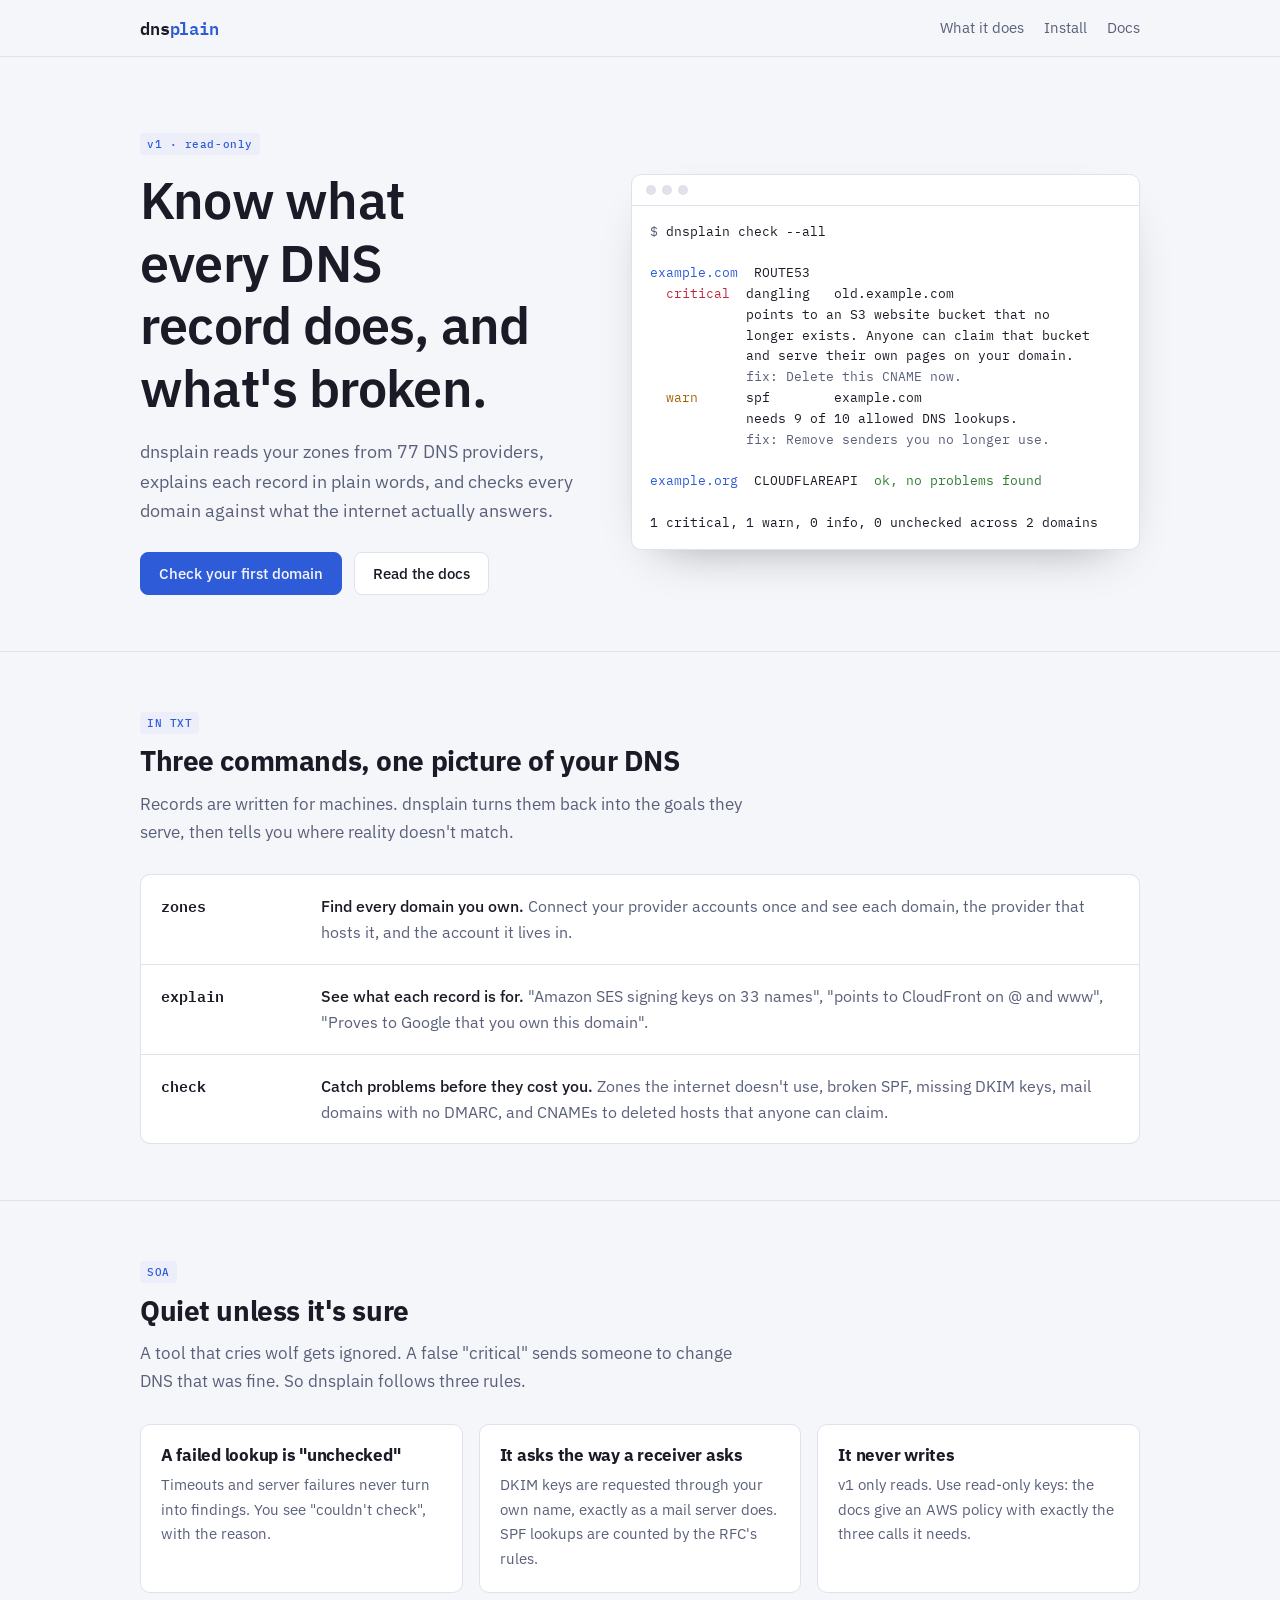
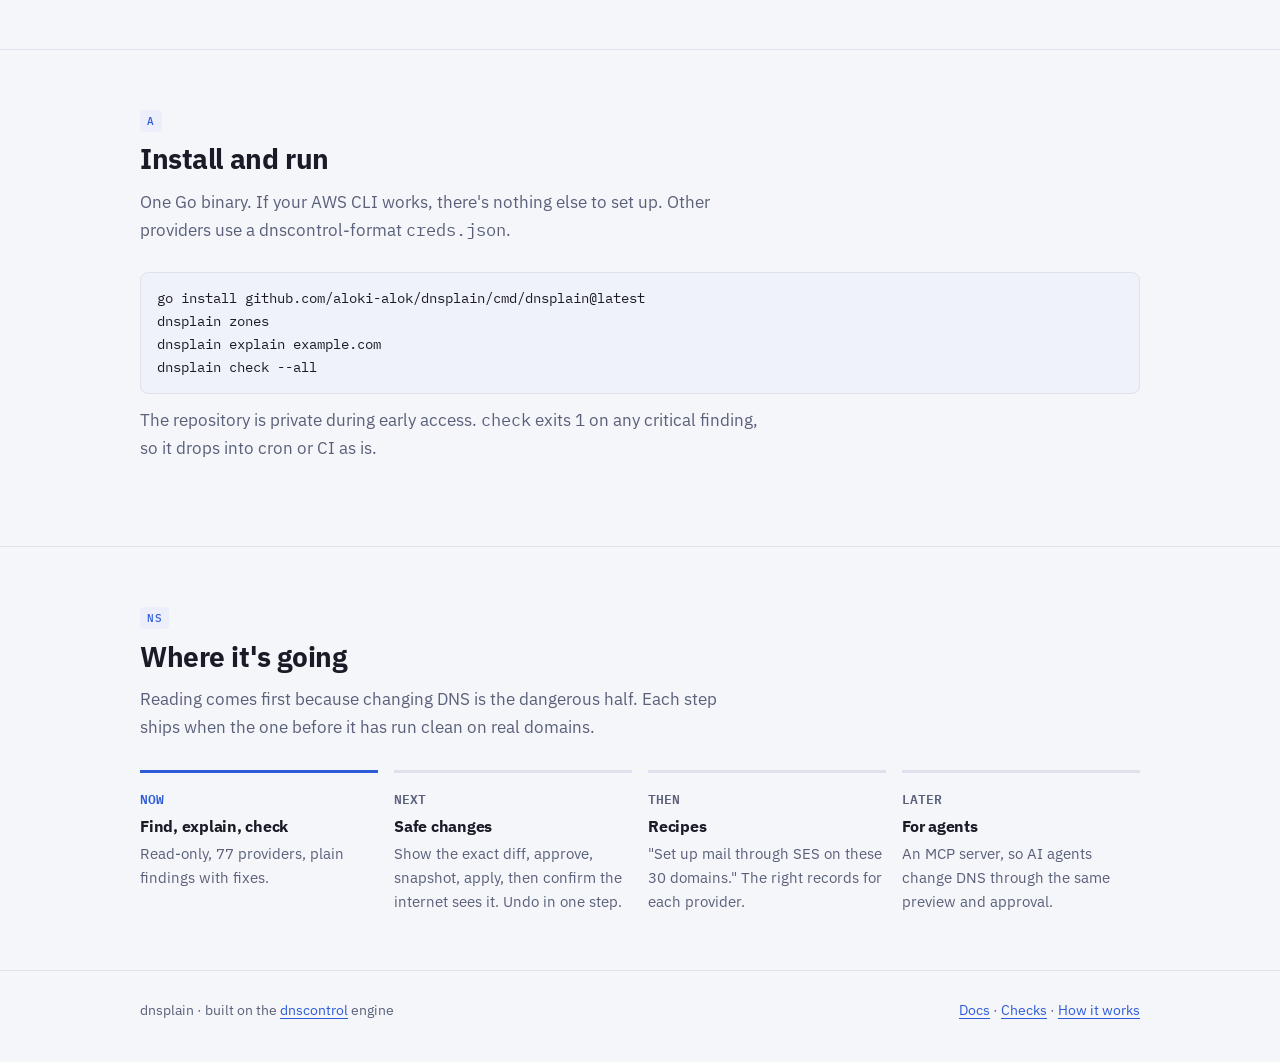
==== index.html @ 355443c9 "Publish site and docs from dnsplain docs/" ====
<!doctype html>
<html lang="en">
<head>
<meta charset="utf-8">
<meta name="viewport" content="width=device-width, initial-scale=1, viewport-fit=cover">
<title>dnsplain</title>
<meta name="description" content="Find every domain you own, see what each DNS record is for, and catch problems before mail lands in spam or a subdomain gets taken over.">
<link rel="preconnect" href="https://fonts.googleapis.com">
<link rel="preconnect" href="https://fonts.gstatic.com" crossorigin>
<link rel="stylesheet" href="https://fonts.googleapis.com/css2?family=IBM+Plex+Mono:wght@400;500;600&family=IBM+Plex+Sans:wght@400;500;600&display=swap">
<link rel="stylesheet" href="style.css">
</head>
<body>
<header class="top"><div class="wrap">
  <a class="brand" href="./">dns<span>plain</span></a>
  <nav class="links">
    <a href="#what">What it does</a>
    <a href="#install">Install</a>
    <a href="docs/">Docs</a>
  </nav>
</div></header>

<main>
<div class="wrap hero">
  <div>
    <span class="rt">v1 · read-only</span>
    <h1>Know what every DNS record does, and what's broken.</h1>
    <p>dnsplain reads your zones from 77 DNS providers, explains each record in plain words, and checks every domain against what the internet actually answers.</p>
    <div class="cta">
      <a class="btn primary" href="docs/tutorial-first-check.html">Check your first domain</a>
      <a class="btn" href="docs/">Read the docs</a>
    </div>
  </div>
  <div class="term" aria-label="Example output of dnsplain check">
    <div class="bar"><i></i><i></i><i></i></div>
<pre><span class="t-dim">$</span> dnsplain check --all

<span class="t-acc">example.com</span>  ROUTE53
  <span class="t-bad">critical</span>  dangling   old.example.com
            points to an S3 website bucket that no
            longer exists. Anyone can claim that bucket
            and serve their own pages on your domain.
            <span class="t-dim">fix: Delete this CNAME now.</span>
  <span class="t-warn">warn</span>      spf        example.com
            needs 9 of 10 allowed DNS lookups.
            <span class="t-dim">fix: Remove senders you no longer use.</span>

<span class="t-acc">example.org</span>  CLOUDFLAREAPI  <span class="t-ok">ok, no problems found</span>

1 critical, 1 warn, 0 info, 0 unchecked across 2 domains</pre>
  </div>
</div>

<section class="band" id="what"><div class="wrap">
  <span class="rt">IN TXT</span>
  <h2>Three commands, one picture of your DNS</h2>
  <p class="lede">Records are written for machines. dnsplain turns them back into the goals they serve, then tells you where reality doesn't match.</p>
  <div class="rows">
    <div class="row"><b>zones</b><p><strong>Find every domain you own.</strong> Connect your provider accounts once and see each domain, the provider that hosts it, and the account it lives in.</p></div>
    <div class="row"><b>explain</b><p><strong>See what each record is for.</strong> "Amazon SES signing keys on 33 names", "points to CloudFront on @ and www", "Proves to Google that you own this domain".</p></div>
    <div class="row"><b>check</b><p><strong>Catch problems before they cost you.</strong> Zones the internet doesn't use, broken SPF, missing DKIM keys, mail domains with no DMARC, and CNAMEs to deleted hosts that anyone can claim.</p></div>
  </div>
</div></section>

<section class="band"><div class="wrap">
  <span class="rt">SOA</span>
  <h2>Quiet unless it's sure</h2>
  <p class="lede">A tool that cries wolf gets ignored. A false "critical" sends someone to change DNS that was fine. So dnsplain follows three rules.</p>
  <div class="grid3">
    <div class="card"><h3>A failed lookup is "unchecked"</h3><p>Timeouts and server failures never turn into findings. You see "couldn't check", with the reason.</p></div>
    <div class="card"><h3>It asks the way a receiver asks</h3><p>DKIM keys are requested through your own name, exactly as a mail server does. SPF lookups are counted by the RFC's rules.</p></div>
    <div class="card"><h3>It never writes</h3><p>v1 only reads. Use read-only keys: the docs give an AWS policy with exactly the three calls it needs.</p></div>
  </div>
</div></section>

<section class="band install" id="install"><div class="wrap">
  <span class="rt">A</span>
  <h2>Install and run</h2>
  <p class="lede">One Go binary. If your AWS CLI works, there's nothing else to set up. Other providers use a dnscontrol-format <code>creds.json</code>.</p>
<pre>go install github.com/aloki-alok/dnsplain/cmd/dnsplain@latest
dnsplain zones
dnsplain explain example.com
dnsplain check --all</pre>
  <p class="lede">The repository is private during early access. <code>check</code> exits <code>1</code> on any critical finding, so it drops into cron or CI as is.</p>
</div></section>

<section class="band"><div class="wrap">
  <span class="rt">NS</span>
  <h2>Where it's going</h2>
  <p class="lede">Reading comes first because changing DNS is the dangerous half. Each step ships when the one before it has run clean on real domains.</p>
  <div class="roadmap">
    <div class="step now"><b>NOW</b><h3>Find, explain, check</h3><p>Read-only, 77 providers, plain findings with fixes.</p></div>
    <div class="step"><b>NEXT</b><h3>Safe changes</h3><p>Show the exact diff, approve, snapshot, apply, then confirm the internet sees it. Undo in one step.</p></div>
    <div class="step"><b>THEN</b><h3>Recipes</h3><p>"Set up mail through SES on these 30 domains." The right records for each provider.</p></div>
    <div class="step"><b>LATER</b><h3>For agents</h3><p>An MCP server, so AI agents change DNS through the same preview and approval.</p></div>
  </div>
</div></section>
</main>

<footer class="bottom"><div class="wrap">
  <span>dnsplain · built on the <a href="https://github.com/DNSControl/dnscontrol">dnscontrol</a> engine</span>
  <span><a href="docs/">Docs</a> · <a href="docs/reference/checks.html">Checks</a> · <a href="docs/explanation/how-dnsplain-works.html">How it works</a></span>
</div></footer>
</body>
</html>
---- style.css ----
/* dnsplain site. Layout: a zone file you can read. Record-type chips label sections; the hero is a real check transcript. */
:root {
  --bg: #f5f6fa; --panel: #ffffff; --ink: #1a1b26; --muted: #5a607a; --rule: #dfe2ec;
  --accent: #2e5bd8; --ok: #2f7d32; --warn: #a3620a; --bad: #c0283d; --chip: #eceffa; --code: #f0f2f9;
  --sans: "IBM Plex Sans", -apple-system, "Segoe UI", sans-serif;
  --mono: "IBM Plex Mono", ui-monospace, Menlo, monospace;
}
@media (prefers-color-scheme: dark) { :root {
  --bg: #16161e; --panel: #1a1b26; --ink: #c0caf5; --muted: #7f87ac; --rule: #2a2e42;
  --accent: #7aa2f7; --ok: #9ece6a; --warn: #e0af68; --bad: #f7768e; --chip: #24283b; --code: #1f2335;
  color-scheme: dark; } }
* { box-sizing: border-box; }
html { -webkit-text-size-adjust: 100%; }
body { margin: 0; background: var(--bg); color: var(--ink); font: 16px/1.65 var(--sans); }
a { color: var(--accent); text-underline-offset: 3px; }
a:focus-visible, button:focus-visible { outline: 2px solid var(--accent); outline-offset: 2px; }
.wrap { max-width: 1040px; margin: 0 auto; padding-left: max(20px, env(safe-area-inset-left)); padding-right: max(20px, env(safe-area-inset-right)); }

header.top { border-bottom: 1px solid var(--rule); background: var(--bg); position: sticky; top: 0; z-index: 5; }
header.top .wrap { display: flex; align-items: center; gap: 24px; height: 56px; }
.brand { font: 600 17px var(--mono); color: var(--ink); text-decoration: none; letter-spacing: -0.01em; }
.brand span { color: var(--accent); }
nav.links { display: flex; gap: 20px; margin-left: auto; font-size: 14.5px; flex-wrap: wrap; }
nav.links a { color: var(--muted); text-decoration: none; }
nav.links a:hover, nav.links a[aria-current] { color: var(--ink); }

.rt { font: 500 11px/1 var(--mono); padding: 4px 7px; border-radius: 4px; background: var(--chip); color: var(--accent); letter-spacing: .05em; }
h1, h2, h3 { text-wrap: balance; letter-spacing: -0.015em; line-height: 1.2; }
code, pre { font-family: var(--mono); }

/* landing */
.hero { padding-block: 72px 56px; display: grid; grid-template-columns: 1fr 1.15fr; gap: 48px; align-items: center; }
.hero h1 { font-size: clamp(34px, 5vw, 52px); margin: 14px 0 18px; font-weight: 600; }
.hero p { color: var(--muted); font-size: 18px; max-width: 46ch; margin: 0 0 26px; }
.cta { display: flex; gap: 12px; flex-wrap: wrap; }
.btn { font: 500 15px var(--sans); padding: 11px 18px; border-radius: 8px; text-decoration: none; border: 1px solid var(--rule); color: var(--ink); background: var(--panel); }
.btn.primary { background: var(--accent); border-color: var(--accent); color: var(--bg); }
.term { background: var(--panel); border: 1px solid var(--rule); border-radius: 10px; overflow: hidden; min-width: 0; box-shadow: 0 20px 50px -30px rgba(0,0,0,.45); }
.term .bar { display: flex; gap: 6px; padding: 10px 14px; border-bottom: 1px solid var(--rule); }
.term .bar i { width: 10px; height: 10px; border-radius: 50%; background: var(--rule); }
.term pre { margin: 0; padding: 16px 18px; font-size: 13px; line-height: 1.6; overflow-x: auto; }
.t-dim { color: var(--muted); } .t-ok { color: var(--ok); } .t-warn { color: var(--warn); } .t-bad { color: var(--bad); } .t-acc { color: var(--accent); }

section.band { padding-block: 56px; border-top: 1px solid var(--rule); }
section.band h2 { font-size: 28px; margin: 10px 0 12px; }
section.band > .wrap > p.lede { color: var(--muted); max-width: 62ch; margin: 0 0 28px; font-size: 17px; }
.rows { display: grid; gap: 1px; background: var(--rule); border: 1px solid var(--rule); border-radius: 10px; overflow: hidden; }
.row { background: var(--panel); display: grid; grid-template-columns: 140px 1fr; gap: 20px; padding: 18px 20px; align-items: baseline; }
.row b { font: 600 15px var(--mono); }
.row p { margin: 0; color: var(--muted); }
.row p strong { color: var(--ink); font-weight: 500; }
.grid3 { display: grid; grid-template-columns: repeat(3, 1fr); gap: 16px; }
.card { background: var(--panel); border: 1px solid var(--rule); border-radius: 10px; padding: 20px; display: grid; gap: 8px; align-content: start; }
.card h3 { margin: 0; font-size: 17px; }
.card p { margin: 0; color: var(--muted); font-size: 15px; }
.install pre { background: var(--code); border: 1px solid var(--rule); border-radius: 8px; padding: 14px 16px; overflow-x: auto; margin: 0 0 12px; font-size: 14px; }
.roadmap { display: grid; grid-template-columns: repeat(4, 1fr); gap: 16px; }
.step { border-top: 3px solid var(--rule); padding-top: 12px; }
.step.now { border-color: var(--accent); }
.step b { font: 600 13px var(--mono); color: var(--muted); }
.step.now b { color: var(--accent); }
.step h3 { margin: 6px 0 6px; font-size: 16px; }
.step p { margin: 0; color: var(--muted); font-size: 14.5px; }

footer.bottom { border-top: 1px solid var(--rule); padding-block: 28px 40px; color: var(--muted); font-size: 14px; }
footer.bottom .wrap { display: flex; gap: 20px; flex-wrap: wrap; justify-content: space-between; }

/* docs */
.docs { display: grid; grid-template-columns: 220px minmax(0, 1fr); gap: 48px; padding-block: 40px 72px; }
.docs aside { position: sticky; top: 76px; align-self: start; font-size: 14.5px; }
.docs aside h4 { font: 500 11px var(--mono); color: var(--muted); text-transform: uppercase; letter-spacing: .08em; margin: 18px 0 6px; }
.docs aside h4:first-child { margin-top: 0; }
.docs aside a { display: block; color: var(--muted); text-decoration: none; padding: 3px 0; }
.docs aside a:hover, .docs aside a[aria-current] { color: var(--ink); }
.prose { min-width: 0; max-width: 74ch; }
.prose h1 { font-size: 34px; margin: 0 0 18px; }
.prose h2 { font-size: 22px; margin: 36px 0 10px; }
.prose h3 { font-size: 18px; margin: 28px 0 8px; }
.prose p, .prose li { color: var(--ink); }
.prose code { font-size: .88em; background: var(--code); padding: 1px 5px; border-radius: 4px; }
.prose pre { background: var(--code); border: 1px solid var(--rule); border-radius: 8px; padding: 14px 16px; overflow-x: auto; font-size: 13.5px; line-height: 1.55; }
.prose pre code { background: none; padding: 0; font-size: inherit; }
.prose table { border-collapse: collapse; width: 100%; font-size: 14.5px; display: block; overflow-x: auto; }
.prose th, .prose td { text-align: left; vertical-align: top; padding: 8px 12px; border-bottom: 1px solid var(--rule); }
.prose th { font: 500 12px var(--mono); color: var(--muted); text-transform: uppercase; letter-spacing: .04em; }
.prose blockquote { margin: 0; padding-left: 14px; border-left: 3px solid var(--rule); color: var(--muted); }

@media (max-width: 860px) {
  .hero { grid-template-columns: 1fr; padding-block: 48px 40px; }
  .grid3, .roadmap { grid-template-columns: 1fr 1fr; }
  .docs { grid-template-columns: 1fr; gap: 24px; }
  .docs aside { position: static; border-bottom: 1px solid var(--rule); padding-bottom: 16px; }
  .row { grid-template-columns: 1fr; gap: 4px; }
}
@media (max-width: 540px) { .grid3, .roadmap { grid-template-columns: 1fr; } nav.links { gap: 14px; } }
@media (prefers-reduced-motion: no-preference) { html { scroll-behavior: smooth; } }
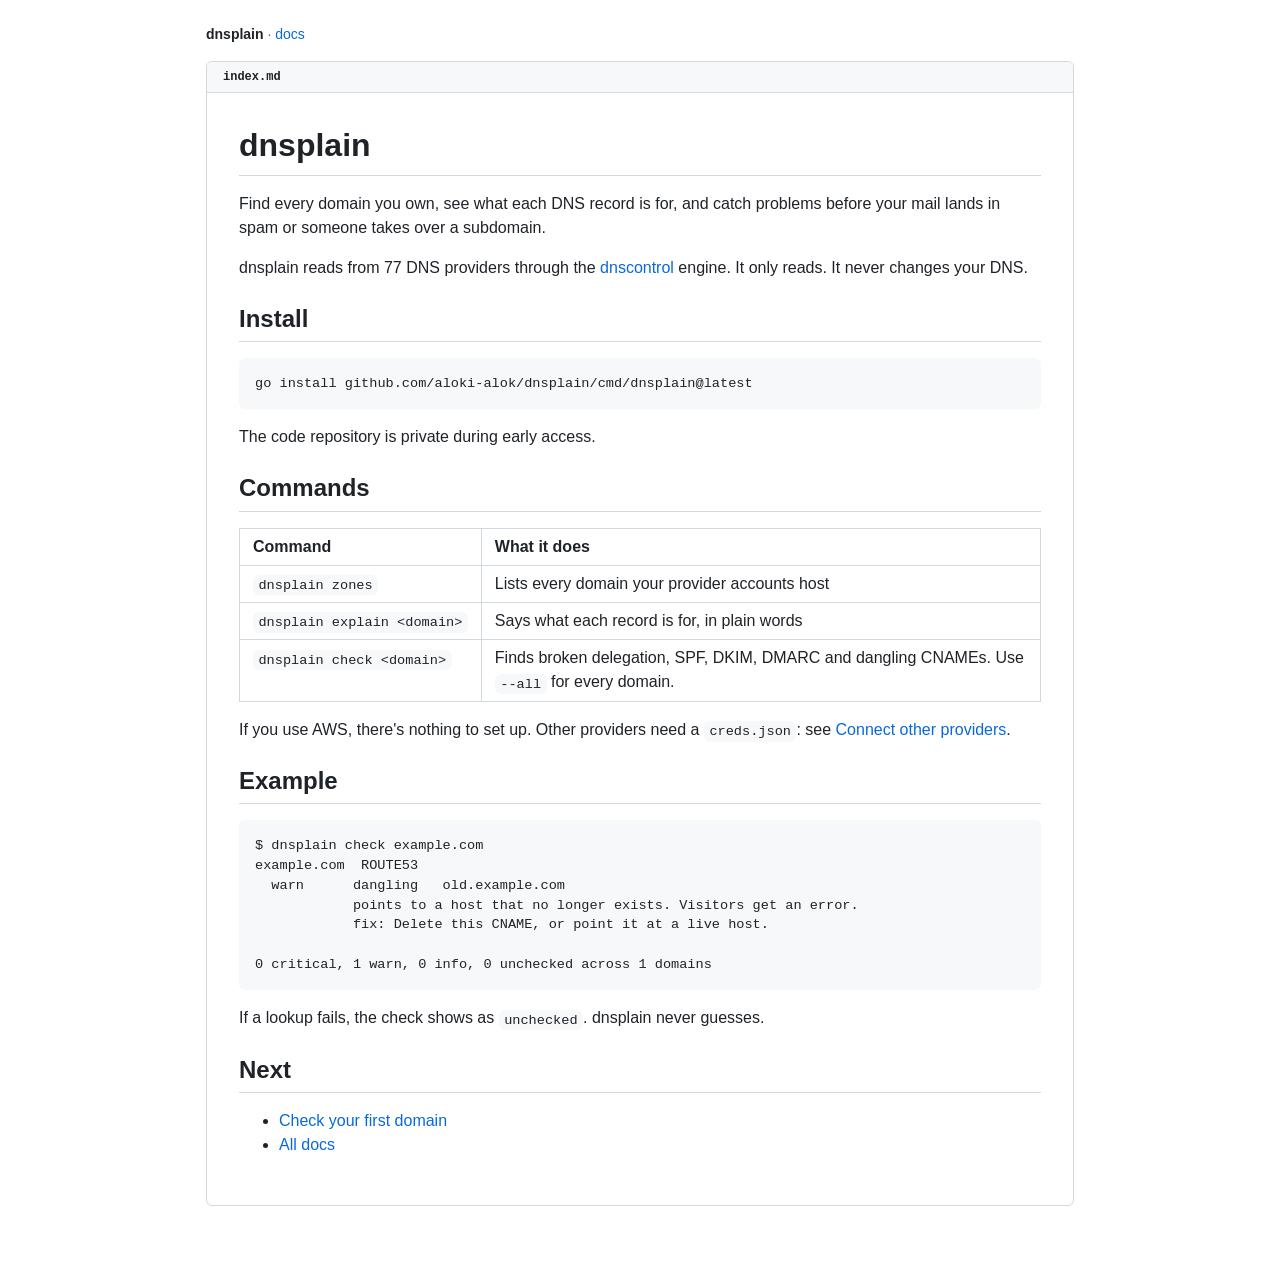
==== commit 5aca1091: "Publish site from dnsplain 51d2249" ====
--- a/index.html
+++ b/index.html
@@ -3,103 +3,71 @@
 <head>
 <meta charset="utf-8">
 <meta name="viewport" content="width=device-width, initial-scale=1, viewport-fit=cover">
-<title>dnsplain</title>
-<meta name="description" content="Find every domain you own, see what each DNS record is for, and catch problems before mail lands in spam or a subdomain gets taken over.">
-<link rel="preconnect" href="https://fonts.googleapis.com">
-<link rel="preconnect" href="https://fonts.gstatic.com" crossorigin>
-<link rel="stylesheet" href="https://fonts.googleapis.com/css2?family=IBM+Plex+Mono:wght@400;500;600&family=IBM+Plex+Sans:wght@400;500;600&display=swap">
-<link rel="stylesheet" href="style.css">
+<title>dnsplain · dnsplain</title>
+<link rel="stylesheet" href="./style.css">
 </head>
 <body>
-<header class="top"><div class="wrap">
-  <a class="brand" href="./">dns<span>plain</span></a>
-  <nav class="links">
-    <a href="#what">What it does</a>
-    <a href="#install">Install</a>
-    <a href="docs/">Docs</a>
-  </nav>
-</div></header>
+<div class="wrap">
+  <nav><a href="./"><b>dnsplain</b></a> · <a href="./docs/">docs</a></nav>
+  <article>
+    <div class="file">index.md</div>
+    <div class="md">
+<h1 id="dnsplain">dnsplain</h1>
+<p>Find every domain you own, see what each DNS record is for, and catch
+problems before your mail lands in spam or someone takes over a
+subdomain.</p>
+<p>dnsplain reads from 77 DNS providers through the <a
+href="https://github.com/DNSControl/dnscontrol">dnscontrol</a> engine.
+It only reads. It never changes your DNS.</p>
+<h2 id="install">Install</h2>
+<div class="sourceCode" id="cb1"><pre class="sourceCode sh"><code class="sourceCode bash"><span id="cb1-1"><a href="#cb1-1" aria-hidden="true" tabindex="-1"></a><span class="ex">go</span> install github.com/aloki-alok/dnsplain/cmd/dnsplain@latest</span></code></pre></div>
+<p>The code repository is private during early access.</p>
+<h2 id="commands">Commands</h2>
+<table>
+<thead>
+<tr>
+<th>Command</th>
+<th>What it does</th>
+</tr>
+</thead>
+<tbody>
+<tr>
+<td><code>dnsplain zones</code></td>
+<td>Lists every domain your provider accounts host</td>
+</tr>
+<tr>
+<td><code>dnsplain explain &lt;domain&gt;</code></td>
+<td>Says what each record is for, in plain words</td>
+</tr>
+<tr>
+<td><code>dnsplain check &lt;domain&gt;</code></td>
+<td>Finds broken delegation, SPF, DKIM, DMARC and dangling CNAMEs. Use
+<code>--all</code> for every domain.</td>
+</tr>
+</tbody>
+</table>
+<p>If you use AWS, there's nothing to set up. Other providers need a
+<code>creds.json</code>: see <a
+href="docs/how-to/connect-other-providers.html">Connect other
+providers</a>.</p>
+<h2 id="example">Example</h2>
+<pre><code>$ dnsplain check example.com
+example.com  ROUTE53
+  warn      dangling   old.example.com
+            points to a host that no longer exists. Visitors get an error.
+            fix: Delete this CNAME, or point it at a live host.
 
-<main>
-<div class="wrap hero">
-  <div>
-    <span class="rt">v1 · read-only</span>
-    <h1>Know what every DNS record does, and what's broken.</h1>
-    <p>dnsplain reads your zones from 77 DNS providers, explains each record in plain words, and checks every domain against what the internet actually answers.</p>
-    <div class="cta">
-      <a class="btn primary" href="docs/tutorial-first-check.html">Check your first domain</a>
-      <a class="btn" href="docs/">Read the docs</a>
+0 critical, 1 warn, 0 info, 0 unchecked across 1 domains</code></pre>
+<p>If a lookup fails, the check shows as <code>unchecked</code>.
+dnsplain never guesses.</p>
+<h2 id="next">Next</h2>
+<ul>
+<li><a href="docs/tutorial-first-check.html">Check your first
+domain</a></li>
+<li><a href="docs/index.html">All docs</a></li>
+</ul>
     </div>
-  </div>
-  <div class="term" aria-label="Example output of dnsplain check">
-    <div class="bar"><i></i><i></i><i></i></div>
-<pre><span class="t-dim">$</span> dnsplain check --all
-
-<span class="t-acc">example.com</span>  ROUTE53
-  <span class="t-bad">critical</span>  dangling   old.example.com
-            points to an S3 website bucket that no
-            longer exists. Anyone can claim that bucket
-            and serve their own pages on your domain.
-            <span class="t-dim">fix: Delete this CNAME now.</span>
-  <span class="t-warn">warn</span>      spf        example.com
-            needs 9 of 10 allowed DNS lookups.
-            <span class="t-dim">fix: Remove senders you no longer use.</span>
-
-<span class="t-acc">example.org</span>  CLOUDFLAREAPI  <span class="t-ok">ok, no problems found</span>
-
-1 critical, 1 warn, 0 info, 0 unchecked across 2 domains</pre>
-  </div>
+  </article>
 </div>
-
-<section class="band" id="what"><div class="wrap">
-  <span class="rt">IN TXT</span>
-  <h2>Three commands, one picture of your DNS</h2>
-  <p class="lede">Records are written for machines. dnsplain turns them back into the goals they serve, then tells you where reality doesn't match.</p>
-  <div class="rows">
-    <div class="row"><b>zones</b><p><strong>Find every domain you own.</strong> Connect your provider accounts once and see each domain, the provider that hosts it, and the account it lives in.</p></div>
-    <div class="row"><b>explain</b><p><strong>See what each record is for.</strong> "Amazon SES signing keys on 33 names", "points to CloudFront on @ and www", "Proves to Google that you own this domain".</p></div>
-    <div class="row"><b>check</b><p><strong>Catch problems before they cost you.</strong> Zones the internet doesn't use, broken SPF, missing DKIM keys, mail domains with no DMARC, and CNAMEs to deleted hosts that anyone can claim.</p></div>
-  </div>
-</div></section>
-
-<section class="band"><div class="wrap">
-  <span class="rt">SOA</span>
-  <h2>Quiet unless it's sure</h2>
-  <p class="lede">A tool that cries wolf gets ignored. A false "critical" sends someone to change DNS that was fine. So dnsplain follows three rules.</p>
-  <div class="grid3">
-    <div class="card"><h3>A failed lookup is "unchecked"</h3><p>Timeouts and server failures never turn into findings. You see "couldn't check", with the reason.</p></div>
-    <div class="card"><h3>It asks the way a receiver asks</h3><p>DKIM keys are requested through your own name, exactly as a mail server does. SPF lookups are counted by the RFC's rules.</p></div>
-    <div class="card"><h3>It never writes</h3><p>v1 only reads. Use read-only keys: the docs give an AWS policy with exactly the three calls it needs.</p></div>
-  </div>
-</div></section>
-
-<section class="band install" id="install"><div class="wrap">
-  <span class="rt">A</span>
-  <h2>Install and run</h2>
-  <p class="lede">One Go binary. If your AWS CLI works, there's nothing else to set up. Other providers use a dnscontrol-format <code>creds.json</code>.</p>
-<pre>go install github.com/aloki-alok/dnsplain/cmd/dnsplain@latest
-dnsplain zones
-dnsplain explain example.com
-dnsplain check --all</pre>
-  <p class="lede">The repository is private during early access. <code>check</code> exits <code>1</code> on any critical finding, so it drops into cron or CI as is.</p>
-</div></section>
-
-<section class="band"><div class="wrap">
-  <span class="rt">NS</span>
-  <h2>Where it's going</h2>
-  <p class="lede">Reading comes first because changing DNS is the dangerous half. Each step ships when the one before it has run clean on real domains.</p>
-  <div class="roadmap">
-    <div class="step now"><b>NOW</b><h3>Find, explain, check</h3><p>Read-only, 77 providers, plain findings with fixes.</p></div>
-    <div class="step"><b>NEXT</b><h3>Safe changes</h3><p>Show the exact diff, approve, snapshot, apply, then confirm the internet sees it. Undo in one step.</p></div>
-    <div class="step"><b>THEN</b><h3>Recipes</h3><p>"Set up mail through SES on these 30 domains." The right records for each provider.</p></div>
-    <div class="step"><b>LATER</b><h3>For agents</h3><p>An MCP server, so AI agents change DNS through the same preview and approval.</p></div>
-  </div>
-</div></section>
-</main>
-
-<footer class="bottom"><div class="wrap">
-  <span>dnsplain · built on the <a href="https://github.com/DNSControl/dnscontrol">dnscontrol</a> engine</span>
-  <span><a href="docs/">Docs</a> · <a href="docs/reference/checks.html">Checks</a> · <a href="docs/explanation/how-dnsplain-works.html">How it works</a></span>
-</div></footer>
 </body>
 </html>
--- a/style.css
+++ b/style.css
@@ -1,96 +1,40 @@
-/* dnsplain site. Layout: a zone file you can read. Record-type chips label sections; the hero is a real check transcript. */
+/* dnsplain site: one gist-style file box per page, GitHub markdown look. */
 :root {
-  --bg: #f5f6fa; --panel: #ffffff; --ink: #1a1b26; --muted: #5a607a; --rule: #dfe2ec;
-  --accent: #2e5bd8; --ok: #2f7d32; --warn: #a3620a; --bad: #c0283d; --chip: #eceffa; --code: #f0f2f9;
-  --sans: "IBM Plex Sans", -apple-system, "Segoe UI", sans-serif;
-  --mono: "IBM Plex Mono", ui-monospace, Menlo, monospace;
+  --bg: #ffffff; --box: #ffffff; --head: #f6f8fa; --ink: #1f2328; --muted: #59636e; --rule: #d1d9e0; --accent: #0969da; --code: #f6f8fa;
+  --sans: -apple-system, BlinkMacSystemFont, "Segoe UI", "Noto Sans", Helvetica, Arial, sans-serif;
+  --mono: ui-monospace, SFMono-Regular, "SF Mono", Menlo, Consolas, monospace;
 }
 @media (prefers-color-scheme: dark) { :root {
-  --bg: #16161e; --panel: #1a1b26; --ink: #c0caf5; --muted: #7f87ac; --rule: #2a2e42;
-  --accent: #7aa2f7; --ok: #9ece6a; --warn: #e0af68; --bad: #f7768e; --chip: #24283b; --code: #1f2335;
+  --bg: #0d1117; --box: #0d1117; --head: #151b23; --ink: #f0f6fc; --muted: #9198a1; --rule: #3d444d; --accent: #4493f8; --code: #151b23;
   color-scheme: dark; } }
 * { box-sizing: border-box; }
 html { -webkit-text-size-adjust: 100%; }
-body { margin: 0; background: var(--bg); color: var(--ink); font: 16px/1.65 var(--sans); }
-a { color: var(--accent); text-underline-offset: 3px; }
-a:focus-visible, button:focus-visible { outline: 2px solid var(--accent); outline-offset: 2px; }
-.wrap { max-width: 1040px; margin: 0 auto; padding-left: max(20px, env(safe-area-inset-left)); padding-right: max(20px, env(safe-area-inset-right)); }
+body { margin: 0; background: var(--bg); color: var(--ink); font: 16px/1.5 var(--sans); }
+a { color: var(--accent); text-decoration: none; }
+a:hover { text-decoration: underline; }
+code, pre { font-family: var(--mono); }
+.wrap { max-width: 900px; margin: 0 auto; padding: 24px max(16px, env(safe-area-inset-left)) 64px; }
 
-header.top { border-bottom: 1px solid var(--rule); background: var(--bg); position: sticky; top: 0; z-index: 5; }
-header.top .wrap { display: flex; align-items: center; gap: 24px; height: 56px; }
-.brand { font: 600 17px var(--mono); color: var(--ink); text-decoration: none; letter-spacing: -0.01em; }
-.brand span { color: var(--accent); }
-nav.links { display: flex; gap: 20px; margin-left: auto; font-size: 14.5px; flex-wrap: wrap; }
-nav.links a { color: var(--muted); text-decoration: none; }
-nav.links a:hover, nav.links a[aria-current] { color: var(--ink); }
+nav { font-size: 14px; color: var(--muted); margin-bottom: 16px; }
+nav b { color: var(--ink); }
 
-.rt { font: 500 11px/1 var(--mono); padding: 4px 7px; border-radius: 4px; background: var(--chip); color: var(--accent); letter-spacing: .05em; }
-h1, h2, h3 { text-wrap: balance; letter-spacing: -0.015em; line-height: 1.2; }
-code, pre { font-family: var(--mono); }
+article { border: 1px solid var(--rule); border-radius: 6px; background: var(--box); overflow: hidden; }
+.file { background: var(--head); border-bottom: 1px solid var(--rule); padding: 8px 16px; font: 600 12px var(--mono); color: var(--ink); }
+.md { padding: 32px; min-width: 0; }
+.md > :first-child { margin-top: 0; }
+.md h1, .md h2 { padding-bottom: .3em; border-bottom: 1px solid var(--rule); }
+.md h1 { font-size: 2em; margin: 24px 0 16px; }
+.md h2 { font-size: 1.5em; margin: 24px 0 16px; }
+.md h3 { font-size: 1.25em; margin: 24px 0 16px; }
+.md h1, .md h2, .md h3 { font-weight: 600; line-height: 1.25; }
+.md p, .md ul, .md ol, .md pre, .md table, .md blockquote { margin: 0 0 16px; }
+.md code { font-size: 85%; background: var(--code); padding: .2em .4em; border-radius: 6px; }
+.md pre { background: var(--code); border-radius: 6px; padding: 16px; overflow-x: auto; font-size: 85%; line-height: 1.45; }
+.md pre code { background: none; padding: 0; font-size: 100%; }
+.md table { border-collapse: collapse; display: block; overflow-x: auto; }
+.md th, .md td { border: 1px solid var(--rule); padding: 6px 13px; text-align: left; vertical-align: top; }
+.md th { font-weight: 600; }
+.md td code { white-space: nowrap; }
+.md blockquote { padding: 0 1em; border-left: .25em solid var(--rule); color: var(--muted); }
 
-/* landing */
-.hero { padding-block: 72px 56px; display: grid; grid-template-columns: 1fr 1.15fr; gap: 48px; align-items: center; }
-.hero h1 { font-size: clamp(34px, 5vw, 52px); margin: 14px 0 18px; font-weight: 600; }
-.hero p { color: var(--muted); font-size: 18px; max-width: 46ch; margin: 0 0 26px; }
-.cta { display: flex; gap: 12px; flex-wrap: wrap; }
-.btn { font: 500 15px var(--sans); padding: 11px 18px; border-radius: 8px; text-decoration: none; border: 1px solid var(--rule); color: var(--ink); background: var(--panel); }
-.btn.primary { background: var(--accent); border-color: var(--accent); color: var(--bg); }
-.term { background: var(--panel); border: 1px solid var(--rule); border-radius: 10px; overflow: hidden; min-width: 0; box-shadow: 0 20px 50px -30px rgba(0,0,0,.45); }
-.term .bar { display: flex; gap: 6px; padding: 10px 14px; border-bottom: 1px solid var(--rule); }
-.term .bar i { width: 10px; height: 10px; border-radius: 50%; background: var(--rule); }
-.term pre { margin: 0; padding: 16px 18px; font-size: 13px; line-height: 1.6; overflow-x: auto; }
-.t-dim { color: var(--muted); } .t-ok { color: var(--ok); } .t-warn { color: var(--warn); } .t-bad { color: var(--bad); } .t-acc { color: var(--accent); }
-
-section.band { padding-block: 56px; border-top: 1px solid var(--rule); }
-section.band h2 { font-size: 28px; margin: 10px 0 12px; }
-section.band > .wrap > p.lede { color: var(--muted); max-width: 62ch; margin: 0 0 28px; font-size: 17px; }
-.rows { display: grid; gap: 1px; background: var(--rule); border: 1px solid var(--rule); border-radius: 10px; overflow: hidden; }
-.row { background: var(--panel); display: grid; grid-template-columns: 140px 1fr; gap: 20px; padding: 18px 20px; align-items: baseline; }
-.row b { font: 600 15px var(--mono); }
-.row p { margin: 0; color: var(--muted); }
-.row p strong { color: var(--ink); font-weight: 500; }
-.grid3 { display: grid; grid-template-columns: repeat(3, 1fr); gap: 16px; }
-.card { background: var(--panel); border: 1px solid var(--rule); border-radius: 10px; padding: 20px; display: grid; gap: 8px; align-content: start; }
-.card h3 { margin: 0; font-size: 17px; }
-.card p { margin: 0; color: var(--muted); font-size: 15px; }
-.install pre { background: var(--code); border: 1px solid var(--rule); border-radius: 8px; padding: 14px 16px; overflow-x: auto; margin: 0 0 12px; font-size: 14px; }
-.roadmap { display: grid; grid-template-columns: repeat(4, 1fr); gap: 16px; }
-.step { border-top: 3px solid var(--rule); padding-top: 12px; }
-.step.now { border-color: var(--accent); }
-.step b { font: 600 13px var(--mono); color: var(--muted); }
-.step.now b { color: var(--accent); }
-.step h3 { margin: 6px 0 6px; font-size: 16px; }
-.step p { margin: 0; color: var(--muted); font-size: 14.5px; }
-
-footer.bottom { border-top: 1px solid var(--rule); padding-block: 28px 40px; color: var(--muted); font-size: 14px; }
-footer.bottom .wrap { display: flex; gap: 20px; flex-wrap: wrap; justify-content: space-between; }
-
-/* docs */
-.docs { display: grid; grid-template-columns: 220px minmax(0, 1fr); gap: 48px; padding-block: 40px 72px; }
-.docs aside { position: sticky; top: 76px; align-self: start; font-size: 14.5px; }
-.docs aside h4 { font: 500 11px var(--mono); color: var(--muted); text-transform: uppercase; letter-spacing: .08em; margin: 18px 0 6px; }
-.docs aside h4:first-child { margin-top: 0; }
-.docs aside a { display: block; color: var(--muted); text-decoration: none; padding: 3px 0; }
-.docs aside a:hover, .docs aside a[aria-current] { color: var(--ink); }
-.prose { min-width: 0; max-width: 74ch; }
-.prose h1 { font-size: 34px; margin: 0 0 18px; }
-.prose h2 { font-size: 22px; margin: 36px 0 10px; }
-.prose h3 { font-size: 18px; margin: 28px 0 8px; }
-.prose p, .prose li { color: var(--ink); }
-.prose code { font-size: .88em; background: var(--code); padding: 1px 5px; border-radius: 4px; }
-.prose pre { background: var(--code); border: 1px solid var(--rule); border-radius: 8px; padding: 14px 16px; overflow-x: auto; font-size: 13.5px; line-height: 1.55; }
-.prose pre code { background: none; padding: 0; font-size: inherit; }
-.prose table { border-collapse: collapse; width: 100%; font-size: 14.5px; display: block; overflow-x: auto; }
-.prose th, .prose td { text-align: left; vertical-align: top; padding: 8px 12px; border-bottom: 1px solid var(--rule); }
-.prose th { font: 500 12px var(--mono); color: var(--muted); text-transform: uppercase; letter-spacing: .04em; }
-.prose blockquote { margin: 0; padding-left: 14px; border-left: 3px solid var(--rule); color: var(--muted); }
-
-@media (max-width: 860px) {
-  .hero { grid-template-columns: 1fr; padding-block: 48px 40px; }
-  .grid3, .roadmap { grid-template-columns: 1fr 1fr; }
-  .docs { grid-template-columns: 1fr; gap: 24px; }
-  .docs aside { position: static; border-bottom: 1px solid var(--rule); padding-bottom: 16px; }
-  .row { grid-template-columns: 1fr; gap: 4px; }
-}
-@media (max-width: 540px) { .grid3, .roadmap { grid-template-columns: 1fr; } nav.links { gap: 14px; } }
-@media (prefers-reduced-motion: no-preference) { html { scroll-behavior: smooth; } }
+@media (max-width: 600px) { .md { padding: 20px 16px; } .wrap { padding-top: 16px; } }
